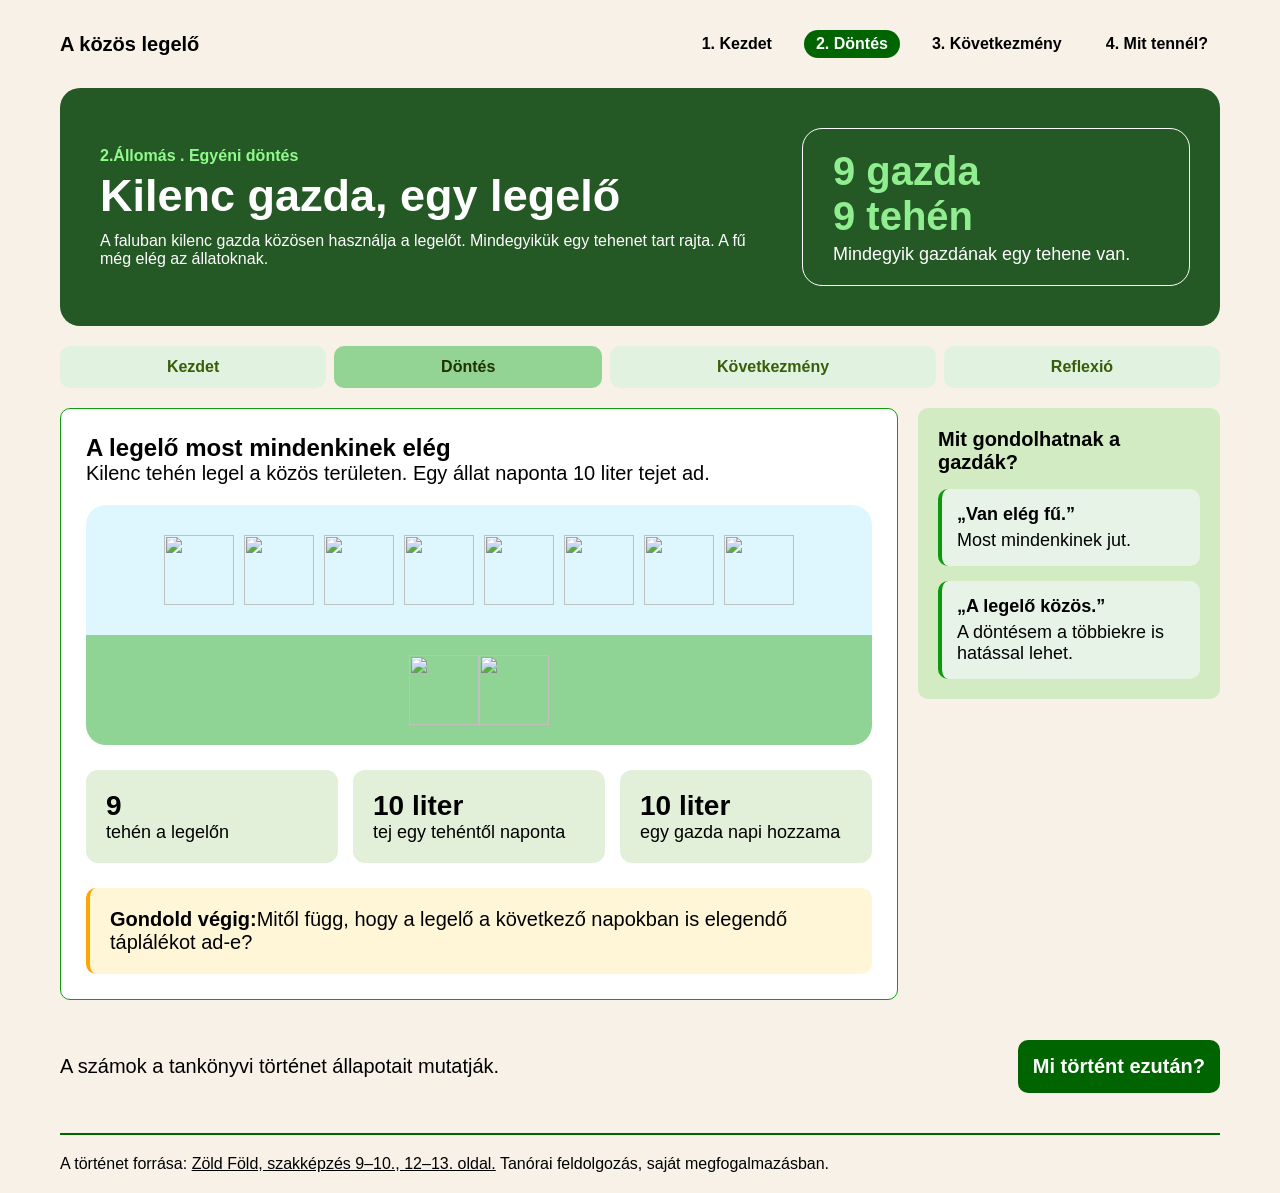
==== dontes.html @ cb20d0ca "tovabb" ====
<!doctype html>
<html lang="hu">
  <head>
    <meta charset="UTF-8" />
    <meta name="viewport" content="width=device-width, initial-scale=1.0" />
    <meta name="description" content="fenntarthatóság" />
    <meta name="keywords" content="tehén, fenntarthatóság, gazda" />
    <link rel="stylesheet" href="dontes.css" />
    <title>Sándor Olivér</title>
  </head>
  <body>
    <main>
      <nav class="legel">
        <p><strong>A közös legelő</strong></p>
        <ul class="nav-links">
          <li>
            <a href="index.html"><strong>1. Kezdet</strong></a>
          </li>
          <li>
            <a class="active"  href="dontes.html"><strong>2. Döntés</strong></a>
          </li>
          <li>
            <a href="#"><strong>3. Következmény</strong></a>
          </li>
          <li>
            <a href="#"><strong>4. Mit tennél?</strong></a>
          </li>
        </ul>
      </nav>

      <header>
        <div class="allomas">
          <h4>2.Állomás . Egyéni döntés</h4>
          <h1>Kilenc gazda, egy legelő</h1>
          <p>
            A faluban kilenc gazda közösen használja a legelőt. Mindegyikük egy
            tehenet tart rajta. A fű még elég az állatoknak.
          </p>
        </div>
        <div class="gazda_tehen">
          <h1>9 gazda</h1>
          <h1>9 tehén</h1>
          <p>Mindegyik gazdának egy tehene van.</p>
        </div>
      </header>

      <nav class="oldalak">
        <ul class="oldalak-legel">
          <li>
            <a  href="index.html"><strong>Kezdet</strong></a>
          </li>
          <li>
            <a class="active" href="dontes.html"><strong>Döntés</strong></a>
          </li>
          <li>
            <a href="#"><strong>Következmény</strong></a>
          </li>
          <li>
            <a href="#"><strong>Reflexió</strong></a>
          </li>
        </ul>
      </nav>
      <div class="flexxel">
        <article>
          <h1>A legelő most mindenkinek elég</h1>
          <p>
            Kilenc tehén legel a közös területen. Egy állat naponta 10 liter
            tejet ad.
          </p>
          <div class="kep1">
            <img src="/assets/tehen.svg" />
            <img src="/assets/tehen.svg" />
            <img src="/assets/tehen.svg" />
            <img src="/assets/tehen.svg" />
            <img src="/assets/tehen.svg" />
            <img src="/assets/tehen.svg" />
            <img src="/assets/tehen.svg" />
            <img src="/assets/tehen.svg" />
          </div>
          <div class="kep2">
            <img src="/assets/tehen.svg" />
            <img src="/assets/tehen.svg" />
          </div>

          <div class="info">
            <div>
              <h1>9</h1>
              <p>tehén a legelőn</p>
            </div>

            <div>
              <h1>10 liter</h1>
              <p>tej egy tehéntől naponta</p>
            </div>

            <div>
              <h1>10 liter</h1>
              <p>egy gazda napi hozzama</p>
            </div>
          </div>

          <div class="gondold">
            <p>
              <strong>Gondold végig:</strong>Mitől függ, hogy a legelő a
              következő napokban is elegendő táplálékot ad-e?
            </p>
          </div>
        </article>

        <aside>
          <h1>Mit gondolhatnak a gazdák?</h1>
          <div>
            <h2>„Van elég fű.”</h2>
            <p>Most mindenkinek jut.</p>
          </div>
          <div>
            <h2>„A legelő közös.”</h2>
            <p>A döntésem a többiekre is hatással lehet.</p>
          </div>
        </aside>
      </div>

      <footer>
        <div class="hivatkozas">
          <p>A számok a tankönyvi történet állapotait mutatják.</p>
          <a href="#"><strong>Mi történt ezután?</strong></a>
        </div>
        <div class="tankönyvi">
          <span>
            A történet forrása:
          </span>
          <span class="tk"> Zöld Föld, szakképzés 9–10., 12–13. oldal.</span>
          <span>Tanórai feldolgozás, saját megfogalmazásban.</span>
        </div>
      </footer>
    </main>
  </body>
</html>
---- dontes.css ----
* {
    box-sizing: border-box;
    margin: 0;
    padding: 0;
}

body {
    background-color: rgb(248, 241, 232);
    font-family: 'Segoe UI', Tahoma, Geneva, Verdana, sans-serif;
}

main {
    max-width: 1200px;
    margin: 0 auto;
    padding: 20px;
    display: flex;
    flex-direction: column;
    gap: 20px;
}

.legel {
    display: flex;
    flex-direction: row;
    justify-content: space-between; 
    align-items: center;
    padding: 10px 0;
}

.legel p {
    font-size: 20px;
    font-family: Arial, Helvetica, sans-serif;
}

.nav-links {
    display: flex;
    flex-direction: row;
    gap: 20px; 
    list-style: none; 
    margin: 0;
    padding: 0;
}

.legel a {
    display: flex;
    flex-direction: row;
    align-items: center;
    color: black;
    text-decoration: none;
    padding: 5px 12px;
    border-radius: 15px;
}

.legel a:hover, 
.legel a.active {
    background-color: darkgreen;
    color: white;
}

header {
    display: flex;
    flex-direction: row;
    background-color: rgb(36, 88, 36);
    padding: 30px;
    border-radius: 20px;
    gap: 20px;
    justify-content: space-between;
    align-items: center;
    padding-bottom: 40px;
    padding-top: 40px;
}

.allomas {
    color: white;
    flex: 2;
    margin: 10px;
}

.allomas h1 {
    font-size: 45px;
    margin-bottom: 10px;
}

.allomas h4 {
    color: rgb(145, 250, 141);
    margin-bottom: 5px;
}

.gazda_tehen {
    color: lightgreen;
    border: solid white 1px;
    padding: 20px;
    border-radius: 20px;
    flex: 1;
    text-align: left;
    padding-left: 30px;
}

.gazda_tehen h1{
    font-size: 40px;
}

.gazda_tehen p {
    color: white;
    font-size: 18px;
    margin-top: 5px;
}

.oldalak {
    display: flex;
    width: 100%;
}

.oldalak-legel {
    display: flex;
    flex-direction: row;
    list-style: none;
    margin: 0;
    padding: 0;
    width: 100%;
    gap: 8px;
}

.oldalak-legel li {
    display: flex;
    flex: 1 0 auto; 
}

.oldalak a {
    text-decoration: none;
    display: flex;
    flex: 1 0 auto;
    background-color: rgb(225, 242, 225);
    color: rgb(57, 94, 10);
    justify-content: center;
    align-items: center;
    border-radius: 10px;
    padding: 12px;
}

.oldalak a:hover, 
.oldalak a.active {
    background-color: rgb(147, 211, 147);
    color: rgb(30, 50, 5);
}

.flexxel{
    display: flex;
    flex-direction: row;
    gap: 20px;
    width: 100%;
    align-items: flex-start;
}

article {
    background-color: white;
    border: 1px solid rgb(15, 156, 15);
    border-radius: 10px;
    padding: 25px;
    flex: 3;
}

article p {
    font-size: 20px;
}

.kep1 {
    background-color: rgb(222, 247, 255);
    display: flex;
    flex-direction: row;
    flex-wrap: wrap;
    align-items: center;
    justify-content: center;
    padding: 30px;
    margin-top: 20px;
    border-top-right-radius: 20px;
    border-top-left-radius: 20px;
    gap: 10px;
}

.kep1 img, .kep2 img {
    width: 70px;
    height: 70px;
}

.kep2 {
    background-color: rgb(143, 212, 149);
    display: flex;
    flex-direction: row;
    align-items: center;
    justify-content: center;
    padding: 20px;
    border-bottom-left-radius: 20px;
    border-bottom-right-radius: 20px;
    margin-bottom: 25px;
}

.info {
    display: flex;
    flex-direction: row;
    gap: 15px;
    width: 100%;
    margin: 25px 0;
}

.info div {
    display: flex;
    flex-direction: column;
    justify-content: center;
    flex: 1;
    text-align: left;
    background-color: #e2f0d9;
    padding: 20px;
    border-radius: 12px;
}

.info div h1 {
    font-size: 28px;
}

.info div p {
    font-size: 18px;
}

.gondold {
    font-size: 20px;
    background-color: rgb(255, 246, 216);
    padding: 20px;
    border-radius: 10px;
    color: black;
    border-left: 4px solid orange;
}

aside {
    display: flex;
    flex-direction: column;
    flex: 1;
    background-color: #d2ebc2;
    border-radius: 10px;
    padding: 20px;
    align-items: stretch;
}

aside h1 {
    font-size: 20px;
    color: black;
}

aside div {
    background-color: rgb(232, 243, 232);
    padding: 15px;
    margin-top: 15px;
    border-radius: 10px;
    border-left: solid 4px rgb(13, 153, 13);
}

aside h2 {
    font-size: 18px;
}

aside p {
    font-size: 18px;
    margin-top: 5px;
}

footer {
    display: flex;
    flex-direction: column;
    margin-top: 20px;
    width: 100%;
}

.hivatkozas {
    display: flex;
    flex-direction: row;
    justify-content: space-between; 
    align-items: center;            
    width: 100%;
    gap: 15px;
}

.hivatkozas p {
    text-align: left;
    color: black;
    margin: 0;
    font-size: 20px;
}

footer a {
    text-decoration: none;
    color: white;
    background-color: darkgreen;
    font-size: 20px;
    padding: 15px;
    border-radius: 10px;
}

.tankönyvi {
    margin-top: 40px;
    text-align: left;
    border-top: 2px solid darkgreen;
    padding-top: 20px;
}

.tk{
    text-decoration: underline;
}

@media screen and (max-width: 992px) {

    .flexxel {
        flex-direction: column;
    }

    header {
        flex-direction: column;
        align-items: stretch;
    }

    .gazda_tehen {
        margin-left: 0;
    }
}

@media screen and (max-width: 768px) {
    .legel {
        flex-direction: column;
        align-items: flex-start;
        gap: 15px;
    }

    .nav-links {
        flex-wrap: wrap;
    }

    .oldalak-legel {
        flex-direction: column;
    }

    .info {
        flex-direction: column;
    }

    .hivatkozas {
        flex-direction: column;
        align-items: flex-start;
    }

    .allomas h1 {
        font-size: 32px;
    }
}
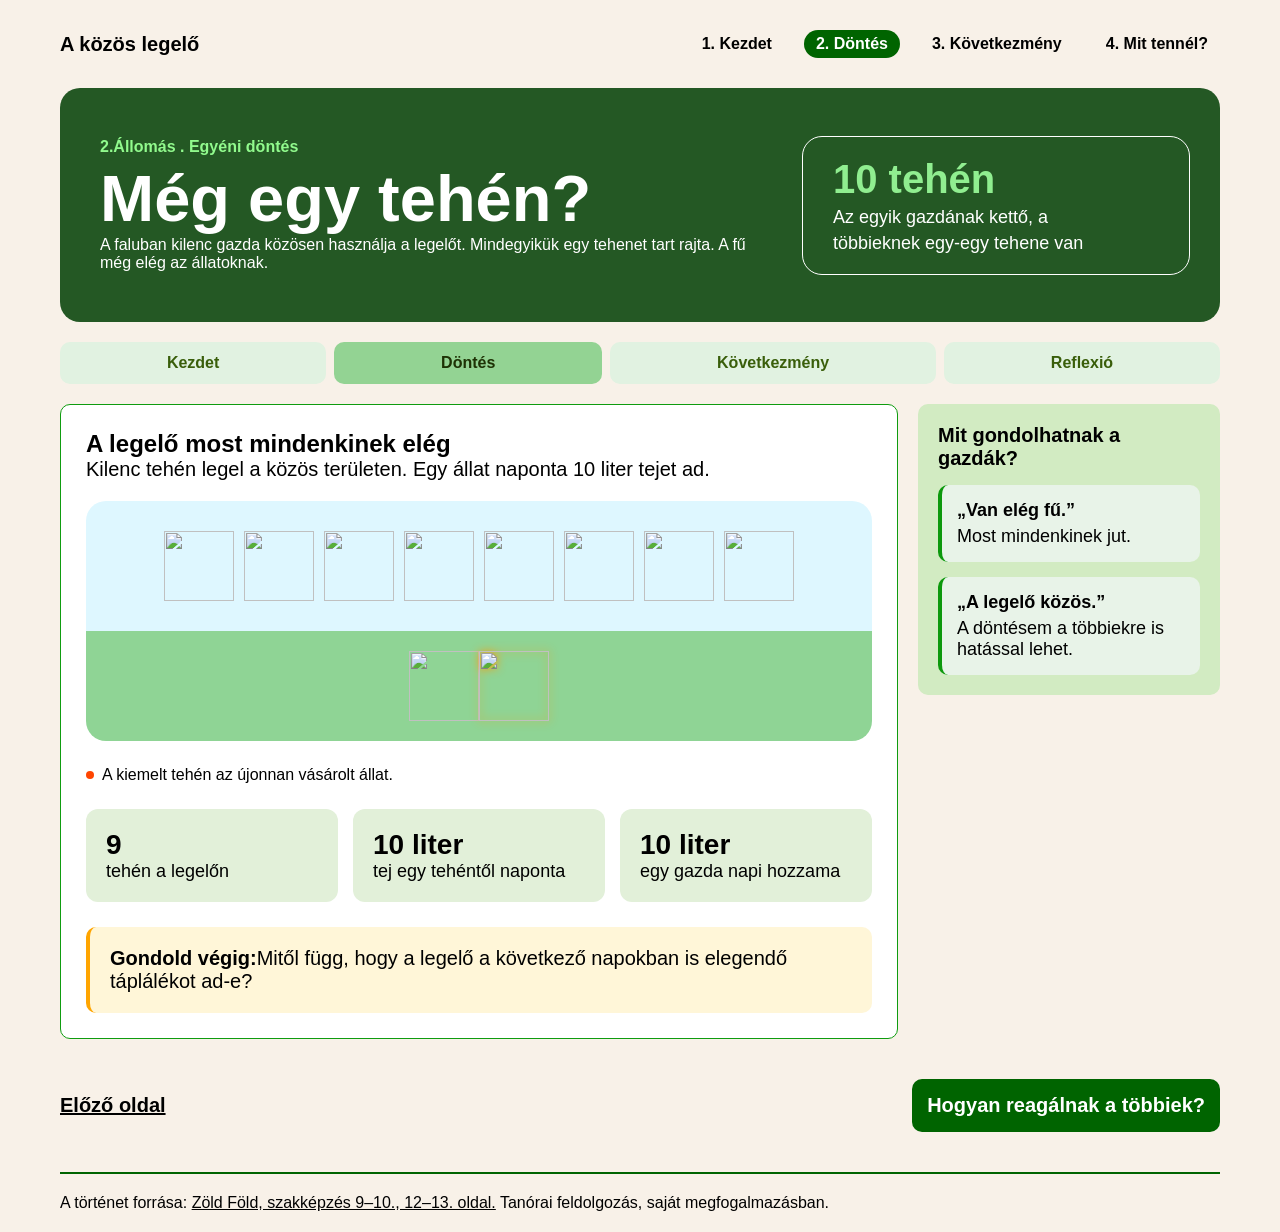
==== commit 9cf0cc27: "fejl" ====
--- a/dontes.html
+++ b/dontes.html
@@ -17,13 +17,13 @@
             <a href="index.html"><strong>1. Kezdet</strong></a>
           </li>
           <li>
-            <a class="active"  href="dontes.html"><strong>2. Döntés</strong></a>
+            <a class="active" href="dontes.html"><strong>2. Döntés</strong></a>
           </li>
           <li>
             <a href="#"><strong>3. Következmény</strong></a>
           </li>
           <li>
-            <a href="#"><strong>4. Mit tennél?</strong></a>
+            <a href="urlap.html"><strong>4. Mit tennél?</strong></a>
           </li>
         </ul>
       </nav>
@@ -31,23 +31,23 @@
       <header>
         <div class="allomas">
           <h4>2.Állomás . Egyéni döntés</h4>
-          <h1>Kilenc gazda, egy legelő</h1>
+          <h1>Még egy tehén?</h1>
           <p>
             A faluban kilenc gazda közösen használja a legelőt. Mindegyikük egy
             tehenet tart rajta. A fű még elég az állatoknak.
           </p>
         </div>
         <div class="gazda_tehen">
-          <h1>9 gazda</h1>
-          <h1>9 tehén</h1>
-          <p>Mindegyik gazdának egy tehene van.</p>
+          <h1>10 tehén</h1>
+          <p>Az egyik gazdának kettő, a</p>
+          <p>többieknek egy-egy tehene van</p>
         </div>
       </header>
 
       <nav class="oldalak">
         <ul class="oldalak-legel">
           <li>
-            <a  href="index.html"><strong>Kezdet</strong></a>
+            <a href="index.html"><strong>Kezdet</strong></a>
           </li>
           <li>
             <a class="active" href="dontes.html"><strong>Döntés</strong></a>
@@ -56,10 +56,11 @@
             <a href="#"><strong>Következmény</strong></a>
           </li>
           <li>
-            <a href="#"><strong>Reflexió</strong></a>
+            <a href="urlap.html"><strong>Reflexió</strong></a>
           </li>
         </ul>
       </nav>
+
       <div class="flexxel">
         <article>
           <h1>A legelő most mindenkinek elég</h1>
@@ -79,7 +80,12 @@
           </div>
           <div class="kep2">
             <img src="/assets/tehen.svg" />
-            <img src="/assets/tehen.svg" />
+            <img class="nari" src="/assets/tehen.svg" />
+          </div>
+
+          <div class="kiemelt-info">
+            <span class="nari-pont"></span>
+            <p>A kiemelt tehén az újonnan vásárolt állat.</p>
           </div>
 
           <div class="info">
@@ -113,6 +119,7 @@
             <h2>„Van elég fű.”</h2>
             <p>Most mindenkinek jut.</p>
           </div>
+
           <div>
             <h2>„A legelő közös.”</h2>
             <p>A döntésem a többiekre is hatással lehet.</p>
@@ -122,13 +129,12 @@
 
       <footer>
         <div class="hivatkozas">
-          <p>A számok a tankönyvi történet állapotait mutatják.</p>
-          <a href="#"><strong>Mi történt ezután?</strong></a>
+          <a class="elozo" href="index.html"><strong>Előző oldal</strong></a>
+          <a class="kovi" href="#"><strong>Hogyan reagálnak a többiek?</strong></a>
         </div>
+
         <div class="tankönyvi">
-          <span>
-            A történet forrása:
-          </span>
+          <span> A történet forrása: </span>
           <span class="tk"> Zöld Föld, szakképzés 9–10., 12–13. oldal.</span>
           <span>Tanórai feldolgozás, saját megfogalmazásban.</span>
         </div>
--- a/dontes.css
+++ b/dontes.css
@@ -76,8 +76,8 @@
 }
 
 .allomas h1 {
-    font-size: 45px;
-    margin-bottom: 10px;
+    font-size: 65px;
+    margin-bottom: 0px;
 }
 
 .allomas h4 {
@@ -194,6 +194,33 @@
     margin-bottom: 25px;
 }
 
+.kep2 .nari{
+    filter: drop-shadow(0px 0px 5px #ff9800);
+}
+
+.kiemelt-info {
+    display: flex;
+    align-items: center;    
+    gap: 8px;              
+    margin-bottom: 25px;   
+}
+
+.kiemelt-info p {
+    margin: 0;
+    font-size: 16px;
+    color: black;
+}
+
+.nari-pont {
+    display: inline-block;
+    width: 8px;
+    height: 8px;
+    background-color: orangered;
+    border-radius: 50%;
+    flex: 0 0 auto;
+}
+
+
 .info {
     display: flex;
     flex-direction: row;
@@ -285,7 +312,12 @@
     font-size: 20px;
 }
 
-footer a {
+footer .elozo{
+    color: black;
+    font-size: 20px;
+}
+
+footer .kovi {
     text-decoration: none;
     color: white;
     background-color: darkgreen;
